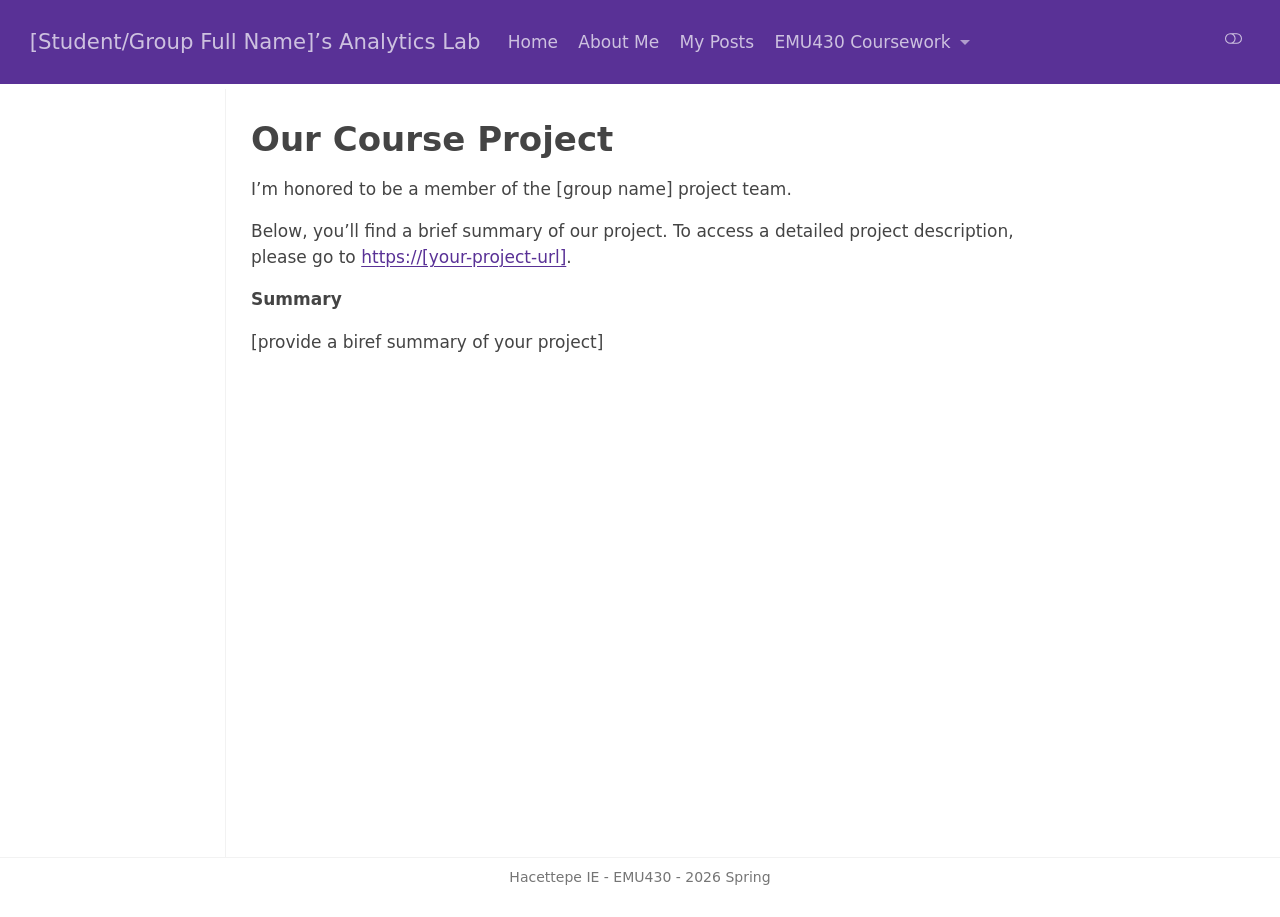
==== docs/project.html @ b0b17301 "Assignment 1 Completed Assignment 1 Completed" ====
<!DOCTYPE html>
<html xmlns="http://www.w3.org/1999/xhtml" lang="en" xml:lang="en"><head>

<meta charset="utf-8">
<meta name="generator" content="quarto-1.9.30">

<meta name="viewport" content="width=device-width, initial-scale=1.0, user-scalable=yes">


<title>Our Course Project – [Student/Group Full Name]’s Analytics Lab</title>
<style>
/* Default styles provided by pandoc.
** See https://pandoc.org/MANUAL.html#variables-for-html for config info.
*/
code{white-space: pre-wrap;}
span.smallcaps{font-variant: small-caps;}
div.columns{display: flex; gap: min(4vw, 1.5em);}
div.column{flex: auto; overflow-x: auto;}
div.hanging-indent{margin-left: 1.5em; text-indent: -1.5em;}
ul.task-list{list-style: none;}
ul.task-list li input[type="checkbox"] {
  width: 0.8em;
  margin: 0 0.8em 0.2em -1em; /* quarto-specific, see https://github.com/quarto-dev/quarto-cli/issues/4556 */ 
  vertical-align: middle;
}
</style>


<script src="site_libs/quarto-nav/quarto-nav.js"></script>
<script src="site_libs/quarto-nav/headroom.min.js"></script>
<script src="site_libs/clipboard/clipboard.min.js"></script>
<script src="site_libs/quarto-search/autocomplete.umd.js"></script>
<script src="site_libs/quarto-search/fuse.min.js"></script>
<script src="site_libs/quarto-search/quarto-search.js"></script>
<meta name="quarto:offset" content="./">
<script src="site_libs/quarto-html/quarto.js" type="module"></script>
<script src="site_libs/quarto-html/tabsets/tabsets.js" type="module"></script>
<script src="site_libs/quarto-html/popper.min.js"></script>
<script src="site_libs/quarto-html/tippy.umd.min.js"></script>
<script src="site_libs/quarto-html/anchor.min.js"></script>
<link href="site_libs/quarto-html/tippy.css" rel="stylesheet">
<link href="site_libs/quarto-html/quarto-syntax-highlighting-b6a8276bf55561bdbc268162d41bd1f7.css" rel="stylesheet" class="quarto-color-scheme" id="quarto-text-highlighting-styles">
<link href="site_libs/quarto-html/quarto-syntax-highlighting-dark-a8da12e74b29c2e7b17644f84b91567b.css" rel="stylesheet" class="quarto-color-scheme quarto-color-alternate" id="quarto-text-highlighting-styles">
<link href="site_libs/quarto-html/quarto-syntax-highlighting-b6a8276bf55561bdbc268162d41bd1f7.css" rel="stylesheet" class="quarto-color-scheme-extra" id="quarto-text-highlighting-styles">
<script src="site_libs/bootstrap/bootstrap.min.js"></script>
<link href="site_libs/bootstrap/bootstrap-icons.css" rel="stylesheet">
<link href="site_libs/bootstrap/bootstrap-6598461ff1bf7084bf14536e9c45f7d7.min.css" rel="stylesheet" append-hash="true" class="quarto-color-scheme" id="quarto-bootstrap" data-mode="light">
<link href="site_libs/bootstrap/bootstrap-dark-7228469e8177cf19fa3481c50c5a92b0.min.css" rel="stylesheet" append-hash="true" class="quarto-color-scheme quarto-color-alternate" id="quarto-bootstrap" data-mode="dark">
<link href="site_libs/bootstrap/bootstrap-6598461ff1bf7084bf14536e9c45f7d7.min.css" rel="stylesheet" append-hash="true" class="quarto-color-scheme-extra" id="quarto-bootstrap" data-mode="light">
<script id="quarto-search-options" type="application/json">{
  "location": "navbar",
  "copy-button": false,
  "collapse-after": 3,
  "panel-placement": "end",
  "type": "overlay",
  "limit": 50,
  "keyboard-shortcut": [
    "f",
    "/",
    "s"
  ],
  "show-item-context": false,
  "language": {
    "search-no-results-text": "No results",
    "search-matching-documents-text": "matching documents",
    "search-copy-link-title": "Copy link to search",
    "search-hide-matches-text": "Hide additional matches",
    "search-more-match-text": "more match in this document",
    "search-more-matches-text": "more matches in this document",
    "search-clear-button-title": "Clear",
    "search-text-placeholder": "",
    "search-detached-cancel-button-title": "Cancel",
    "search-submit-button-title": "Submit",
    "search-label": "Search"
  }
}</script>


<link rel="stylesheet" href="styles.css">
</head>

<body class="docked nav-fixed quarto-light"><script id="quarto-html-before-body" type="application/javascript">
    const toggleBodyColorMode = (bsSheetEl) => {
      const mode = bsSheetEl.getAttribute("data-mode");
      const bodyEl = window.document.querySelector("body");
      if (mode === "dark") {
        bodyEl.classList.add("quarto-dark");
        bodyEl.classList.remove("quarto-light");
      } else {
        bodyEl.classList.add("quarto-light");
        bodyEl.classList.remove("quarto-dark");
      }
    }
    const toggleBodyColorPrimary = () => {
      const bsSheetEl = window.document.querySelector("link#quarto-bootstrap:not([rel=disabled-stylesheet])");
      if (bsSheetEl) {
        toggleBodyColorMode(bsSheetEl);
      }
    }
    const setColorSchemeToggle = (alternate) => {
      const toggles = window.document.querySelectorAll('.quarto-color-scheme-toggle');
      for (let i=0; i < toggles.length; i++) {
        const toggle = toggles[i];
        if (toggle) {
          if (alternate) {
            toggle.classList.add("alternate");
          } else {
            toggle.classList.remove("alternate");
          }
        }
      }
    };
    const toggleColorMode = (alternate) => {
      // Switch the stylesheets
      const primaryStylesheets = window.document.querySelectorAll('link.quarto-color-scheme:not(.quarto-color-alternate)');
      const alternateStylesheets = window.document.querySelectorAll('link.quarto-color-scheme.quarto-color-alternate');
      manageTransitions('#quarto-margin-sidebar .nav-link', false);
      if (alternate) {
        // note: dark is layered on light, we don't disable primary!
        enableStylesheet(alternateStylesheets);
        for (const sheetNode of alternateStylesheets) {
          if (sheetNode.id === "quarto-bootstrap") {
            toggleBodyColorMode(sheetNode);
          }
        }
      } else {
        disableStylesheet(alternateStylesheets);
        enableStylesheet(primaryStylesheets)
        toggleBodyColorPrimary();
      }
      manageTransitions('#quarto-margin-sidebar .nav-link', true);
      // Switch the toggles
      setColorSchemeToggle(alternate)
      // Hack to workaround the fact that safari doesn't
      // properly recolor the scrollbar when toggling (#1455)
      if (navigator.userAgent.indexOf('Safari') > 0 && navigator.userAgent.indexOf('Chrome') == -1) {
        manageTransitions("body", false);
        window.scrollTo(0, 1);
        setTimeout(() => {
          window.scrollTo(0, 0);
          manageTransitions("body", true);
        }, 40);
      }
    }
    const disableStylesheet = (stylesheets) => {
      for (let i=0; i < stylesheets.length; i++) {
        const stylesheet = stylesheets[i];
        stylesheet.rel = 'disabled-stylesheet';
      }
    }
    const enableStylesheet = (stylesheets) => {
      for (let i=0; i < stylesheets.length; i++) {
        const stylesheet = stylesheets[i];
        if(stylesheet.rel !== 'stylesheet') { // for Chrome, which will still FOUC without this check
          stylesheet.rel = 'stylesheet';
        }
      }
    }
    const manageTransitions = (selector, allowTransitions) => {
      const els = window.document.querySelectorAll(selector);
      for (let i=0; i < els.length; i++) {
        const el = els[i];
        if (allowTransitions) {
          el.classList.remove('notransition');
        } else {
          el.classList.add('notransition');
        }
      }
    }
    const isFileUrl = () => {
      return window.location.protocol === 'file:';
    }
    const hasAlternateSentinel = () => {
      let styleSentinel = getColorSchemeSentinel();
      if (styleSentinel !== null) {
        return styleSentinel === "alternate";
      } else {
        return false;
      }
    }
    const setStyleSentinel = (alternate) => {
      const value = alternate ? "alternate" : "default";
      if (!isFileUrl()) {
        window.localStorage.setItem("quarto-color-scheme", value);
      } else {
        localAlternateSentinel = value;
      }
    }
    const getColorSchemeSentinel = () => {
      if (!isFileUrl()) {
        const storageValue = window.localStorage.getItem("quarto-color-scheme");
        return storageValue != null ? storageValue : localAlternateSentinel;
      } else {
        return localAlternateSentinel;
      }
    }
    const toggleGiscusIfUsed = (isAlternate, darkModeDefault) => {
      const baseTheme = document.querySelector('#giscus-base-theme')?.value ?? 'light';
      const alternateTheme = document.querySelector('#giscus-alt-theme')?.value ?? 'dark';
      let newTheme = '';
      if(authorPrefersDark) {
        newTheme = isAlternate ? baseTheme : alternateTheme;
      } else {
        newTheme = isAlternate ? alternateTheme : baseTheme;
      }
      const changeGiscusTheme = () => {
        // From: https://github.com/giscus/giscus/issues/336
        const sendMessage = (message) => {
          const iframe = document.querySelector('iframe.giscus-frame');
          if (!iframe) return;
          iframe.contentWindow.postMessage({ giscus: message }, 'https://giscus.app');
        }
        sendMessage({
          setConfig: {
            theme: newTheme
          }
        });
      }
      const isGiscussLoaded = window.document.querySelector('iframe.giscus-frame') !== null;
      if (isGiscussLoaded) {
        changeGiscusTheme();
      }
    };
    const authorPrefersDark = false;
    const darkModeDefault = authorPrefersDark;
      document.querySelector('link#quarto-text-highlighting-styles.quarto-color-scheme-extra').rel = 'disabled-stylesheet';
      document.querySelector('link#quarto-bootstrap.quarto-color-scheme-extra').rel = 'disabled-stylesheet';
    let localAlternateSentinel = darkModeDefault ? 'alternate' : 'default';
    // Dark / light mode switch
    window.quartoToggleColorScheme = () => {
      // Read the current dark / light value
      let toAlternate = !hasAlternateSentinel();
      toggleColorMode(toAlternate);
      setStyleSentinel(toAlternate);
      toggleGiscusIfUsed(toAlternate, darkModeDefault);
      window.dispatchEvent(new Event('resize'));
    };
    // Switch to dark mode if need be
    if (hasAlternateSentinel()) {
      toggleColorMode(true);
    } else {
      toggleColorMode(false);
    }
  </script>

<div id="quarto-search-results"></div>
  <header id="quarto-header" class="headroom fixed-top">
    <nav class="navbar navbar-expand-lg " data-bs-theme="dark">
      <div class="navbar-container container-fluid">
      <div class="navbar-brand-container mx-auto">
    <a class="navbar-brand" href="./index.html">
    <span class="navbar-title">[Student/Group Full Name]’s Analytics Lab</span>
    </a>
  </div>
            <div id="quarto-search" class="" title="Search"></div>
          <button class="navbar-toggler" type="button" data-bs-toggle="collapse" data-bs-target="#navbarCollapse" aria-controls="navbarCollapse" role="menu" aria-expanded="false" aria-label="Toggle navigation" onclick="if (window.quartoToggleHeadroom) { window.quartoToggleHeadroom(); }">
  <span class="navbar-toggler-icon"></span>
</button>
          <div class="collapse navbar-collapse" id="navbarCollapse">
            <ul class="navbar-nav navbar-nav-scroll me-auto">
  <li class="nav-item">
    <a class="nav-link" href="./index.html"> 
<span class="menu-text">Home</span></a>
  </li>  
  <li class="nav-item">
    <a class="nav-link" href="./about.html"> 
<span class="menu-text">About Me</span></a>
  </li>  
  <li class="nav-item">
    <a class="nav-link" href="./posts.html"> 
<span class="menu-text">My Posts</span></a>
  </li>  
  <li class="nav-item dropdown ">
    <a class="nav-link dropdown-toggle" href="#" id="nav-menu-emu430-coursework" role="link" data-bs-toggle="dropdown" aria-expanded="false">
 <span class="menu-text">EMU430 Coursework</span>
    </a>
    <ul class="dropdown-menu" aria-labelledby="nav-menu-emu430-coursework">    
        <li>
    <a class="dropdown-item" href="./assignments.html">
 <span class="dropdown-text">Assignments</span></a>
  </li>  
        <li>
    <a class="dropdown-item" href="./project.html">
 <span class="dropdown-text">Project</span></a>
  </li>  
    </ul>
  </li>
</ul>
          </div> <!-- /navcollapse -->
            <div class="quarto-navbar-tools tools-wide">
    <a href="https://twitter.com" title="" class="quarto-navigation-tool px-1" aria-label=""><i class="bi bi-github"></i></a>
    <a href="https://twitter.com" title="" class="quarto-navigation-tool px-1" aria-label=""><i class="bi bi-twitter"></i></a>
    <a href="https://linkedin.com" title="" class="quarto-navigation-tool px-1" aria-label=""><i class="bi bi-linkedin"></i></a>
  <a href="" class="quarto-color-scheme-toggle quarto-navigation-tool  px-1" onclick="window.quartoToggleColorScheme(); return false;" title="Toggle dark mode"><i class="bi"></i></a>
</div>
      </div> <!-- /container-fluid -->
    </nav>
</header>
<!-- content -->
<div id="quarto-content" class="quarto-container page-columns page-rows-contents page-layout-article page-navbar">
<!-- sidebar -->
  <nav id="quarto-sidebar" class="sidebar collapse collapse-horizontal quarto-sidebar-collapse-item sidebar-navigation docked overflow-auto">
    
</nav>
<div id="quarto-sidebar-glass" class="quarto-sidebar-collapse-item" data-bs-toggle="collapse" data-bs-target=".quarto-sidebar-collapse-item"></div>
<!-- margin-sidebar -->
    <div id="quarto-margin-sidebar" class="sidebar margin-sidebar zindex-bottom">
    </div>
<!-- main -->
<main class="content" id="quarto-document-content">


<header id="title-block-header" class="quarto-title-block default">
<div class="quarto-title">
<h1 class="title">Our Course Project</h1>
</div>



<div class="quarto-title-meta">

    
  
    
  </div>
  


</header>


<p>I’m honored to be a member of the [group name] project team.</p>
<p>Below, you’ll find a brief summary of our project. To access a detailed project description, please go to <a href="#0" class="uri">https://[your-project-url]</a>.</p>
<p><strong>Summary</strong></p>
<p>[provide a biref summary of your project]</p>



<a onclick="window.scrollTo(0, 0); return false;" role="button" id="quarto-back-to-top"><i class="bi bi-arrow-up"></i> Back to top</a></main> <!-- /main -->
<script id="quarto-html-after-body" type="application/javascript">
  window.document.addEventListener("DOMContentLoaded", function (event) {
    // Ensure there is a toggle, if there isn't float one in the top right
    if (window.document.querySelector('.quarto-color-scheme-toggle') === null) {
      const a = window.document.createElement('a');
      a.classList.add('top-right');
      a.classList.add('quarto-color-scheme-toggle');
      a.href = "";
      a.onclick = function() { try { window.quartoToggleColorScheme(); } catch {} return false; };
      const i = window.document.createElement("i");
      i.classList.add('bi');
      a.appendChild(i);
      window.document.body.appendChild(a);
    }
    setColorSchemeToggle(hasAlternateSentinel())
    const icon = "";
    const anchorJS = new window.AnchorJS();
    anchorJS.options = {
      placement: 'right',
      icon: icon
    };
    anchorJS.add('.anchored');
    const isCodeAnnotation = (el) => {
      for (const clz of el.classList) {
        if (clz.startsWith('code-annotation-')) {                     
          return true;
        }
      }
      return false;
    }
    const onCopySuccess = function(e) {
      // button target
      const button = e.trigger;
      // don't keep focus
      button.blur();
      // flash "checked"
      button.classList.add('code-copy-button-checked');
      var currentTitle = button.getAttribute("title");
      button.setAttribute("title", "Copied!");
      let tooltip;
      if (window.bootstrap) {
        button.setAttribute("data-bs-toggle", "tooltip");
        button.setAttribute("data-bs-placement", "left");
        button.setAttribute("data-bs-title", "Copied!");
        tooltip = new bootstrap.Tooltip(button, 
          { trigger: "manual", 
            customClass: "code-copy-button-tooltip",
            offset: [0, -8]});
        tooltip.show();    
      }
      setTimeout(function() {
        if (tooltip) {
          tooltip.hide();
          button.removeAttribute("data-bs-title");
          button.removeAttribute("data-bs-toggle");
          button.removeAttribute("data-bs-placement");
        }
        button.setAttribute("title", currentTitle);
        button.classList.remove('code-copy-button-checked');
      }, 1000);
      // clear code selection
      e.clearSelection();
    }
    const getTextToCopy = function(trigger) {
      const outerScaffold = trigger.parentElement.cloneNode(true);
      const codeEl = outerScaffold.querySelector('code');
      for (const childEl of codeEl.children) {
        if (isCodeAnnotation(childEl)) {
          childEl.remove();
        }
      }
      return codeEl.innerText;
    }
    const clipboard = new window.ClipboardJS('.code-copy-button:not([data-in-quarto-modal])', {
      text: getTextToCopy
    });
    clipboard.on('success', onCopySuccess);
    if (window.document.getElementById('quarto-embedded-source-code-modal')) {
      const clipboardModal = new window.ClipboardJS('.code-copy-button[data-in-quarto-modal]', {
        text: getTextToCopy,
        container: window.document.getElementById('quarto-embedded-source-code-modal')
      });
      clipboardModal.on('success', onCopySuccess);
    }
      var localhostRegex = new RegExp(/^(?:http|https):\/\/localhost\:?[0-9]*\//);
      var mailtoRegex = new RegExp(/^mailto:/);
        var filterRegex = new RegExp('/' + window.location.host + '/');
      var isInternal = (href) => {
          return filterRegex.test(href) || localhostRegex.test(href) || mailtoRegex.test(href);
      }
      // Inspect non-navigation links and adorn them if external
     var links = window.document.querySelectorAll('a[href]:not(.nav-link):not(.navbar-brand):not(.toc-action):not(.sidebar-link):not(.sidebar-item-toggle):not(.pagination-link):not(.no-external):not([aria-hidden]):not(.dropdown-item):not(.quarto-navigation-tool):not(.about-link)');
      for (var i=0; i<links.length; i++) {
        const link = links[i];
        if (!isInternal(link.href)) {
          // undo the damage that might have been done by quarto-nav.js in the case of
          // links that we want to consider external
          if (link.dataset.originalHref !== undefined) {
            link.href = link.dataset.originalHref;
          }
        }
      }
    function tippyHover(el, contentFn, onTriggerFn, onUntriggerFn) {
      const config = {
        allowHTML: true,
        maxWidth: 500,
        delay: 100,
        arrow: false,
        appendTo: function(el) {
            return el.parentElement;
        },
        interactive: true,
        interactiveBorder: 10,
        theme: 'quarto',
        placement: 'bottom-start',
      };
      if (contentFn) {
        config.content = contentFn;
      }
      if (onTriggerFn) {
        config.onTrigger = onTriggerFn;
      }
      if (onUntriggerFn) {
        config.onUntrigger = onUntriggerFn;
      }
      window.tippy(el, config); 
    }
    const noterefs = window.document.querySelectorAll('a[role="doc-noteref"]');
    for (var i=0; i<noterefs.length; i++) {
      const ref = noterefs[i];
      tippyHover(ref, function() {
        // use id or data attribute instead here
        let href = ref.getAttribute('data-footnote-href') || ref.getAttribute('href');
        try { href = new URL(href).hash; } catch {}
        const id = href.replace(/^#\/?/, "");
        const note = window.document.getElementById(id);
        if (note) {
          return note.innerHTML;
        } else {
          return "";
        }
      });
    }
    const xrefs = window.document.querySelectorAll('a.quarto-xref');
    const processXRef = (id, note) => {
      // Strip column container classes
      const stripColumnClz = (el) => {
        el.classList.remove("page-full", "page-columns");
        if (el.children) {
          for (const child of el.children) {
            stripColumnClz(child);
          }
        }
      }
      stripColumnClz(note)
      if (id === null || id.startsWith('sec-')) {
        // Special case sections, only their first couple elements
        const container = document.createElement("div");
        if (note.children && note.children.length > 2) {
          container.appendChild(note.children[0].cloneNode(true));
          for (let i = 1; i < note.children.length; i++) {
            const child = note.children[i];
            if (child.tagName === "P" && child.innerText === "") {
              continue;
            } else {
              container.appendChild(child.cloneNode(true));
              break;
            }
          }
          if (window.Quarto?.typesetMath) {
            window.Quarto.typesetMath(container);
          }
          return container.innerHTML
        } else {
          if (window.Quarto?.typesetMath) {
            window.Quarto.typesetMath(note);
          }
          return note.innerHTML;
        }
      } else {
        // Remove any anchor links if they are present
        const anchorLink = note.querySelector('a.anchorjs-link');
        if (anchorLink) {
          anchorLink.remove();
        }
        if (window.Quarto?.typesetMath) {
          window.Quarto.typesetMath(note);
        }
        if (note.classList.contains("callout")) {
          return note.outerHTML;
        } else {
          return note.innerHTML;
        }
      }
    }
    for (var i=0; i<xrefs.length; i++) {
      const xref = xrefs[i];
      tippyHover(xref, undefined, function(instance) {
        instance.disable();
        let url = xref.getAttribute('href');
        let hash = undefined; 
        if (url.startsWith('#')) {
          hash = url;
        } else {
          try { hash = new URL(url).hash; } catch {}
        }
        if (hash) {
          const id = hash.replace(/^#\/?/, "");
          const note = window.document.getElementById(id);
          if (note !== null) {
            try {
              const html = processXRef(id, note.cloneNode(true));
              instance.setContent(html);
            } finally {
              instance.enable();
              instance.show();
            }
          } else {
            // See if we can fetch this
            fetch(url.split('#')[0])
            .then(res => res.text())
            .then(html => {
              const parser = new DOMParser();
              const htmlDoc = parser.parseFromString(html, "text/html");
              const note = htmlDoc.getElementById(id);
              if (note !== null) {
                const html = processXRef(id, note);
                instance.setContent(html);
              } 
            }).finally(() => {
              instance.enable();
              instance.show();
            });
          }
        } else {
          // See if we can fetch a full url (with no hash to target)
          // This is a special case and we should probably do some content thinning / targeting
          fetch(url)
          .then(res => res.text())
          .then(html => {
            const parser = new DOMParser();
            const htmlDoc = parser.parseFromString(html, "text/html");
            const note = htmlDoc.querySelector('main.content');
            if (note !== null) {
              // This should only happen for chapter cross references
              // (since there is no id in the URL)
              // remove the first header
              if (note.children.length > 0 && note.children[0].tagName === "HEADER") {
                note.children[0].remove();
              }
              const html = processXRef(null, note);
              instance.setContent(html);
            } 
          }).finally(() => {
            instance.enable();
            instance.show();
          });
        }
      }, function(instance) {
      });
    }
        let selectedAnnoteEl;
        const selectorForAnnotation = ( cell, annotation) => {
          let cellAttr = 'data-code-cell="' + cell + '"';
          let lineAttr = 'data-code-annotation="' +  annotation + '"';
          const selector = 'span[' + cellAttr + '][' + lineAttr + ']';
          return selector;
        }
        const selectCodeLines = (annoteEl) => {
          const doc = window.document;
          const targetCell = annoteEl.getAttribute("data-target-cell");
          const targetAnnotation = annoteEl.getAttribute("data-target-annotation");
          const annoteSpan = window.document.querySelector(selectorForAnnotation(targetCell, targetAnnotation));
          const lines = annoteSpan.getAttribute("data-code-lines").split(",");
          const lineIds = lines.map((line) => {
            return targetCell + "-" + line;
          })
          let top = null;
          let height = null;
          let parent = null;
          if (lineIds.length > 0) {
              //compute the position of the single el (top and bottom and make a div)
              const el = window.document.getElementById(lineIds[0]);
              top = el.offsetTop;
              height = el.offsetHeight;
              parent = el.parentElement.parentElement;
            if (lineIds.length > 1) {
              const lastEl = window.document.getElementById(lineIds[lineIds.length - 1]);
              const bottom = lastEl.offsetTop + lastEl.offsetHeight;
              height = bottom - top;
            }
            if (top !== null && height !== null && parent !== null) {
              // cook up a div (if necessary) and position it 
              let div = window.document.getElementById("code-annotation-line-highlight");
              if (div === null) {
                div = window.document.createElement("div");
                div.setAttribute("id", "code-annotation-line-highlight");
                div.style.position = 'absolute';
                parent.appendChild(div);
              }
              div.style.top = top - 2 + "px";
              div.style.height = height + 4 + "px";
              div.style.left = 0;
              let gutterDiv = window.document.getElementById("code-annotation-line-highlight-gutter");
              if (gutterDiv === null) {
                gutterDiv = window.document.createElement("div");
                gutterDiv.setAttribute("id", "code-annotation-line-highlight-gutter");
                gutterDiv.style.position = 'absolute';
                const codeCell = window.document.getElementById(targetCell);
                const gutter = codeCell.querySelector('.code-annotation-gutter');
                gutter.appendChild(gutterDiv);
              }
              gutterDiv.style.top = top - 2 + "px";
              gutterDiv.style.height = height + 4 + "px";
            }
            selectedAnnoteEl = annoteEl;
          }
        };
        const unselectCodeLines = () => {
          const elementsIds = ["code-annotation-line-highlight", "code-annotation-line-highlight-gutter"];
          elementsIds.forEach((elId) => {
            const div = window.document.getElementById(elId);
            if (div) {
              div.remove();
            }
          });
          selectedAnnoteEl = undefined;
        };
          // Handle positioning of the toggle
      window.addEventListener(
        "resize",
        throttle(() => {
          elRect = undefined;
          if (selectedAnnoteEl) {
            selectCodeLines(selectedAnnoteEl);
          }
        }, 10)
      );
      function throttle(fn, ms) {
      let throttle = false;
      let timer;
        return (...args) => {
          if(!throttle) { // first call gets through
              fn.apply(this, args);
              throttle = true;
          } else { // all the others get throttled
              if(timer) clearTimeout(timer); // cancel #2
              timer = setTimeout(() => {
                fn.apply(this, args);
                timer = throttle = false;
              }, ms);
          }
        };
      }
        // Attach click handler to the DT
        const annoteDls = window.document.querySelectorAll('dt[data-target-cell]');
        for (const annoteDlNode of annoteDls) {
          annoteDlNode.addEventListener('click', (event) => {
            const clickedEl = event.target;
            if (clickedEl !== selectedAnnoteEl) {
              unselectCodeLines();
              const activeEl = window.document.querySelector('dt[data-target-cell].code-annotation-active');
              if (activeEl) {
                activeEl.classList.remove('code-annotation-active');
              }
              selectCodeLines(clickedEl);
              clickedEl.classList.add('code-annotation-active');
            } else {
              // Unselect the line
              unselectCodeLines();
              clickedEl.classList.remove('code-annotation-active');
            }
          });
        }
    const findCites = (el) => {
      const parentEl = el.parentElement;
      if (parentEl) {
        const cites = parentEl.dataset.cites;
        if (cites) {
          return {
            el,
            cites: cites.split(' ')
          };
        } else {
          return findCites(el.parentElement)
        }
      } else {
        return undefined;
      }
    };
    var bibliorefs = window.document.querySelectorAll('a[role="doc-biblioref"]');
    for (var i=0; i<bibliorefs.length; i++) {
      const ref = bibliorefs[i];
      const citeInfo = findCites(ref);
      if (citeInfo) {
        tippyHover(citeInfo.el, function() {
          var popup = window.document.createElement('div');
          citeInfo.cites.forEach(function(cite) {
            var citeDiv = window.document.createElement('div');
            citeDiv.classList.add('hanging-indent');
            citeDiv.classList.add('csl-entry');
            var biblioDiv = window.document.getElementById('ref-' + cite);
            if (biblioDiv) {
              citeDiv.innerHTML = biblioDiv.innerHTML;
            }
            popup.appendChild(citeDiv);
          });
          return popup.innerHTML;
        });
      }
    }
  });
  </script>
</div> <!-- /content -->
<footer class="footer">
  <div class="nav-footer">
    <div class="nav-footer-left">
      &nbsp;
    </div>   
    <div class="nav-footer-center">
<p>Hacettepe IE - EMU430 - 2026 Spring</p>
</div>
    <div class="nav-footer-right">
      &nbsp;
    </div>
  </div>
</footer>




</body></html>
---- docs/site_libs/quarto-html/quarto-syntax-highlighting-b6a8276bf55561bdbc268162d41bd1f7.css ----
/* quarto syntax highlight colors */
:root {
  --quarto-hl-ot-color: #003B4F;
  --quarto-hl-at-color: #657422;
  --quarto-hl-ss-color: #20794D;
  --quarto-hl-an-color: #5E5E5E;
  --quarto-hl-fu-color: #4758AB;
  --quarto-hl-st-color: #20794D;
  --quarto-hl-cf-color: #003B4F;
  --quarto-hl-op-color: #5E5E5E;
  --quarto-hl-er-color: #AD0000;
  --quarto-hl-bn-color: #AD0000;
  --quarto-hl-al-color: #AD0000;
  --quarto-hl-va-color: #111111;
  --quarto-hl-bu-color: inherit;
  --quarto-hl-ex-color: inherit;
  --quarto-hl-pp-color: #AD0000;
  --quarto-hl-in-color: #5E5E5E;
  --quarto-hl-vs-color: #20794D;
  --quarto-hl-wa-color: #5E5E5E;
  --quarto-hl-do-color: #5E5E5E;
  --quarto-hl-im-color: #00769E;
  --quarto-hl-ch-color: #20794D;
  --quarto-hl-dt-color: #AD0000;
  --quarto-hl-fl-color: #AD0000;
  --quarto-hl-co-color: #5E5E5E;
  --quarto-hl-cv-color: #5E5E5E;
  --quarto-hl-cn-color: #8f5902;
  --quarto-hl-sc-color: #5E5E5E;
  --quarto-hl-dv-color: #AD0000;
  --quarto-hl-kw-color: #003B4F;
}

/* other quarto variables */
:root {
  --quarto-font-monospace: SFMono-Regular, Menlo, Monaco, Consolas, "Liberation Mono", "Courier New", monospace;
}

/* syntax highlight based on Pandoc's rules */
pre > code.sourceCode > span {
  color: #003B4F;
}

code.sourceCode > span {
  color: #003B4F;
}

div.sourceCode,
div.sourceCode pre.sourceCode {
  color: #003B4F;
}

/* Normal */
code span {
  color: #003B4F;
}

/* Alert */
code span.al {
  color: #AD0000;
  font-style: inherit;
}

/* Annotation */
code span.an {
  color: #5E5E5E;
  font-style: inherit;
}

/* Attribute */
code span.at {
  color: #657422;
  font-style: inherit;
}

/* BaseN */
code span.bn {
  color: #AD0000;
  font-style: inherit;
}

/* BuiltIn */
code span.bu {
  font-style: inherit;
}

/* ControlFlow */
code span.cf {
  color: #003B4F;
  font-weight: bold;
  font-style: inherit;
}

/* Char */
code span.ch {
  color: #20794D;
  font-style: inherit;
}

/* Constant */
code span.cn {
  color: #8f5902;
  font-style: inherit;
}

/* Comment */
code span.co {
  color: #5E5E5E;
  font-style: inherit;
}

/* CommentVar */
code span.cv {
  color: #5E5E5E;
  font-style: italic;
}

/* Documentation */
code span.do {
  color: #5E5E5E;
  font-style: italic;
}

/* DataType */
code span.dt {
  color: #AD0000;
  font-style: inherit;
}

/* DecVal */
code span.dv {
  color: #AD0000;
  font-style: inherit;
}

/* Error */
code span.er {
  color: #AD0000;
  font-style: inherit;
}

/* Extension */
code span.ex {
  font-style: inherit;
}

/* Float */
code span.fl {
  color: #AD0000;
  font-style: inherit;
}

/* Function */
code span.fu {
  color: #4758AB;
  font-style: inherit;
}

/* Import */
code span.im {
  color: #00769E;
  font-style: inherit;
}

/* Information */
code span.in {
  color: #5E5E5E;
  font-style: inherit;
}

/* Keyword */
code span.kw {
  color: #003B4F;
  font-weight: bold;
  font-style: inherit;
}

/* Operator */
code span.op {
  color: #5E5E5E;
  font-style: inherit;
}

/* Other */
code span.ot {
  color: #003B4F;
  font-style: inherit;
}

/* Preprocessor */
code span.pp {
  color: #AD0000;
  font-style: inherit;
}

/* SpecialChar */
code span.sc {
  color: #5E5E5E;
  font-style: inherit;
}

/* SpecialString */
code span.ss {
  color: #20794D;
  font-style: inherit;
}

/* String */
code span.st {
  color: #20794D;
  font-style: inherit;
}

/* Variable */
code span.va {
  color: #111111;
  font-style: inherit;
}

/* VerbatimString */
code span.vs {
  color: #20794D;
  font-style: inherit;
}

/* Warning */
code span.wa {
  color: #5E5E5E;
  font-style: italic;
}

.prevent-inlining {
  content: "</";
}

/*# sourceMappingURL=5eae6a9ed249137e627790aed33a8396.css.map */
---- docs/site_libs/quarto-html/quarto-syntax-highlighting-dark-a8da12e74b29c2e7b17644f84b91567b.css ----
/* quarto syntax highlight colors */
:root {
  --quarto-hl-al-color: #f07178;
  --quarto-hl-an-color: #d4d0ab;
  --quarto-hl-at-color: #00e0e0;
  --quarto-hl-bn-color: #d4d0ab;
  --quarto-hl-bu-color: #abe338;
  --quarto-hl-ch-color: #abe338;
  --quarto-hl-co-color: #f8f8f2;
  --quarto-hl-cv-color: #ffd700;
  --quarto-hl-cn-color: #ffd700;
  --quarto-hl-cf-color: #ffa07a;
  --quarto-hl-dt-color: #ffa07a;
  --quarto-hl-dv-color: #d4d0ab;
  --quarto-hl-do-color: #f8f8f2;
  --quarto-hl-er-color: #f07178;
  --quarto-hl-ex-color: #00e0e0;
  --quarto-hl-fl-color: #d4d0ab;
  --quarto-hl-fu-color: #ffa07a;
  --quarto-hl-im-color: #abe338;
  --quarto-hl-in-color: #d4d0ab;
  --quarto-hl-kw-color: #ffa07a;
  --quarto-hl-op-color: #ffa07a;
  --quarto-hl-ot-color: #00e0e0;
  --quarto-hl-pp-color: #dcc6e0;
  --quarto-hl-re-color: #00e0e0;
  --quarto-hl-sc-color: #abe338;
  --quarto-hl-ss-color: #abe338;
  --quarto-hl-st-color: #abe338;
  --quarto-hl-va-color: #00e0e0;
  --quarto-hl-vs-color: #abe338;
  --quarto-hl-wa-color: #dcc6e0;
}

/* other quarto variables */
:root {
  --quarto-font-monospace: SFMono-Regular, Menlo, Monaco, Consolas, "Liberation Mono", "Courier New", monospace;
}

/* syntax highlight based on Pandoc's rules */
pre > code.sourceCode > span {
  color: #f8f8f2;
}

code.sourceCode > span {
  color: #f8f8f2;
}

div.sourceCode,
div.sourceCode pre.sourceCode {
  color: #f8f8f2;
}

/* Normal */
code span {
  color: #f8f8f2;
}

/* Alert */
code span.al {
  color: #f07178;
}

/* Annotation */
code span.an {
  color: #d4d0ab;
}

/* Attribute */
code span.at {
  color: #00e0e0;
}

/* BaseN */
code span.bn {
  color: #d4d0ab;
}

/* BuiltIn */
code span.bu {
  color: #abe338;
}

/* ControlFlow */
code span.cf {
  font-weight: bold;
  color: #ffa07a;
}

/* Char */
code span.ch {
  color: #abe338;
}

/* Constant */
code span.cn {
  color: #ffd700;
}

/* Comment */
code span.co {
  font-style: italic;
  color: #f8f8f2;
}

/* CommentVar */
code span.cv {
  color: #ffd700;
}

/* Documentation */
code span.do {
  color: #f8f8f2;
}

/* DataType */
code span.dt {
  color: #ffa07a;
}

/* DecVal */
code span.dv {
  color: #d4d0ab;
}

/* Error */
code span.er {
  color: #f07178;
  text-decoration: underline;
}

/* Extension */
code span.ex {
  font-weight: bold;
  color: #00e0e0;
}

/* Float */
code span.fl {
  color: #d4d0ab;
}

/* Function */
code span.fu {
  color: #ffa07a;
}

/* Import */
code span.im {
  color: #abe338;
}

/* Information */
code span.in {
  color: #d4d0ab;
}

/* Keyword */
code span.kw {
  font-weight: bold;
  color: #ffa07a;
}

/* Operator */
code span.op {
  color: #ffa07a;
}

/* Other */
code span.ot {
  color: #00e0e0;
}

/* Preprocessor */
code span.pp {
  color: #dcc6e0;
}

/* RegionMarker */
code span.re {
  background-color: #f8f8f2;
  color: #00e0e0;
}

/* SpecialChar */
code span.sc {
  color: #abe338;
}

/* SpecialString */
code span.ss {
  color: #abe338;
}

/* String */
code span.st {
  color: #abe338;
}

/* Variable */
code span.va {
  color: #00e0e0;
}

/* VerbatimString */
code span.vs {
  color: #abe338;
}

/* Warning */
code span.wa {
  color: #dcc6e0;
}

.prevent-inlining {
  content: "</";
}

/*# sourceMappingURL=f841a2e569336199598ea48cb295f6f3.css.map */
---- docs/site_libs/quarto-html/quarto-syntax-highlighting-b6a8276bf55561bdbc268162d41bd1f7.css ----
/* quarto syntax highlight colors */
:root {
  --quarto-hl-ot-color: #003B4F;
  --quarto-hl-at-color: #657422;
  --quarto-hl-ss-color: #20794D;
  --quarto-hl-an-color: #5E5E5E;
  --quarto-hl-fu-color: #4758AB;
  --quarto-hl-st-color: #20794D;
  --quarto-hl-cf-color: #003B4F;
  --quarto-hl-op-color: #5E5E5E;
  --quarto-hl-er-color: #AD0000;
  --quarto-hl-bn-color: #AD0000;
  --quarto-hl-al-color: #AD0000;
  --quarto-hl-va-color: #111111;
  --quarto-hl-bu-color: inherit;
  --quarto-hl-ex-color: inherit;
  --quarto-hl-pp-color: #AD0000;
  --quarto-hl-in-color: #5E5E5E;
  --quarto-hl-vs-color: #20794D;
  --quarto-hl-wa-color: #5E5E5E;
  --quarto-hl-do-color: #5E5E5E;
  --quarto-hl-im-color: #00769E;
  --quarto-hl-ch-color: #20794D;
  --quarto-hl-dt-color: #AD0000;
  --quarto-hl-fl-color: #AD0000;
  --quarto-hl-co-color: #5E5E5E;
  --quarto-hl-cv-color: #5E5E5E;
  --quarto-hl-cn-color: #8f5902;
  --quarto-hl-sc-color: #5E5E5E;
  --quarto-hl-dv-color: #AD0000;
  --quarto-hl-kw-color: #003B4F;
}

/* other quarto variables */
:root {
  --quarto-font-monospace: SFMono-Regular, Menlo, Monaco, Consolas, "Liberation Mono", "Courier New", monospace;
}

/* syntax highlight based on Pandoc's rules */
pre > code.sourceCode > span {
  color: #003B4F;
}

code.sourceCode > span {
  color: #003B4F;
}

div.sourceCode,
div.sourceCode pre.sourceCode {
  color: #003B4F;
}

/* Normal */
code span {
  color: #003B4F;
}

/* Alert */
code span.al {
  color: #AD0000;
  font-style: inherit;
}

/* Annotation */
code span.an {
  color: #5E5E5E;
  font-style: inherit;
}

/* Attribute */
code span.at {
  color: #657422;
  font-style: inherit;
}

/* BaseN */
code span.bn {
  color: #AD0000;
  font-style: inherit;
}

/* BuiltIn */
code span.bu {
  font-style: inherit;
}

/* ControlFlow */
code span.cf {
  color: #003B4F;
  font-weight: bold;
  font-style: inherit;
}

/* Char */
code span.ch {
  color: #20794D;
  font-style: inherit;
}

/* Constant */
code span.cn {
  color: #8f5902;
  font-style: inherit;
}

/* Comment */
code span.co {
  color: #5E5E5E;
  font-style: inherit;
}

/* CommentVar */
code span.cv {
  color: #5E5E5E;
  font-style: italic;
}

/* Documentation */
code span.do {
  color: #5E5E5E;
  font-style: italic;
}

/* DataType */
code span.dt {
  color: #AD0000;
  font-style: inherit;
}

/* DecVal */
code span.dv {
  color: #AD0000;
  font-style: inherit;
}

/* Error */
code span.er {
  color: #AD0000;
  font-style: inherit;
}

/* Extension */
code span.ex {
  font-style: inherit;
}

/* Float */
code span.fl {
  color: #AD0000;
  font-style: inherit;
}

/* Function */
code span.fu {
  color: #4758AB;
  font-style: inherit;
}

/* Import */
code span.im {
  color: #00769E;
  font-style: inherit;
}

/* Information */
code span.in {
  color: #5E5E5E;
  font-style: inherit;
}

/* Keyword */
code span.kw {
  color: #003B4F;
  font-weight: bold;
  font-style: inherit;
}

/* Operator */
code span.op {
  color: #5E5E5E;
  font-style: inherit;
}

/* Other */
code span.ot {
  color: #003B4F;
  font-style: inherit;
}

/* Preprocessor */
code span.pp {
  color: #AD0000;
  font-style: inherit;
}

/* SpecialChar */
code span.sc {
  color: #5E5E5E;
  font-style: inherit;
}

/* SpecialString */
code span.ss {
  color: #20794D;
  font-style: inherit;
}

/* String */
code span.st {
  color: #20794D;
  font-style: inherit;
}

/* Variable */
code span.va {
  color: #111111;
  font-style: inherit;
}

/* VerbatimString */
code span.vs {
  color: #20794D;
  font-style: inherit;
}

/* Warning */
code span.wa {
  color: #5E5E5E;
  font-style: italic;
}

.prevent-inlining {
  content: "</";
}

/*# sourceMappingURL=5eae6a9ed249137e627790aed33a8396.css.map */
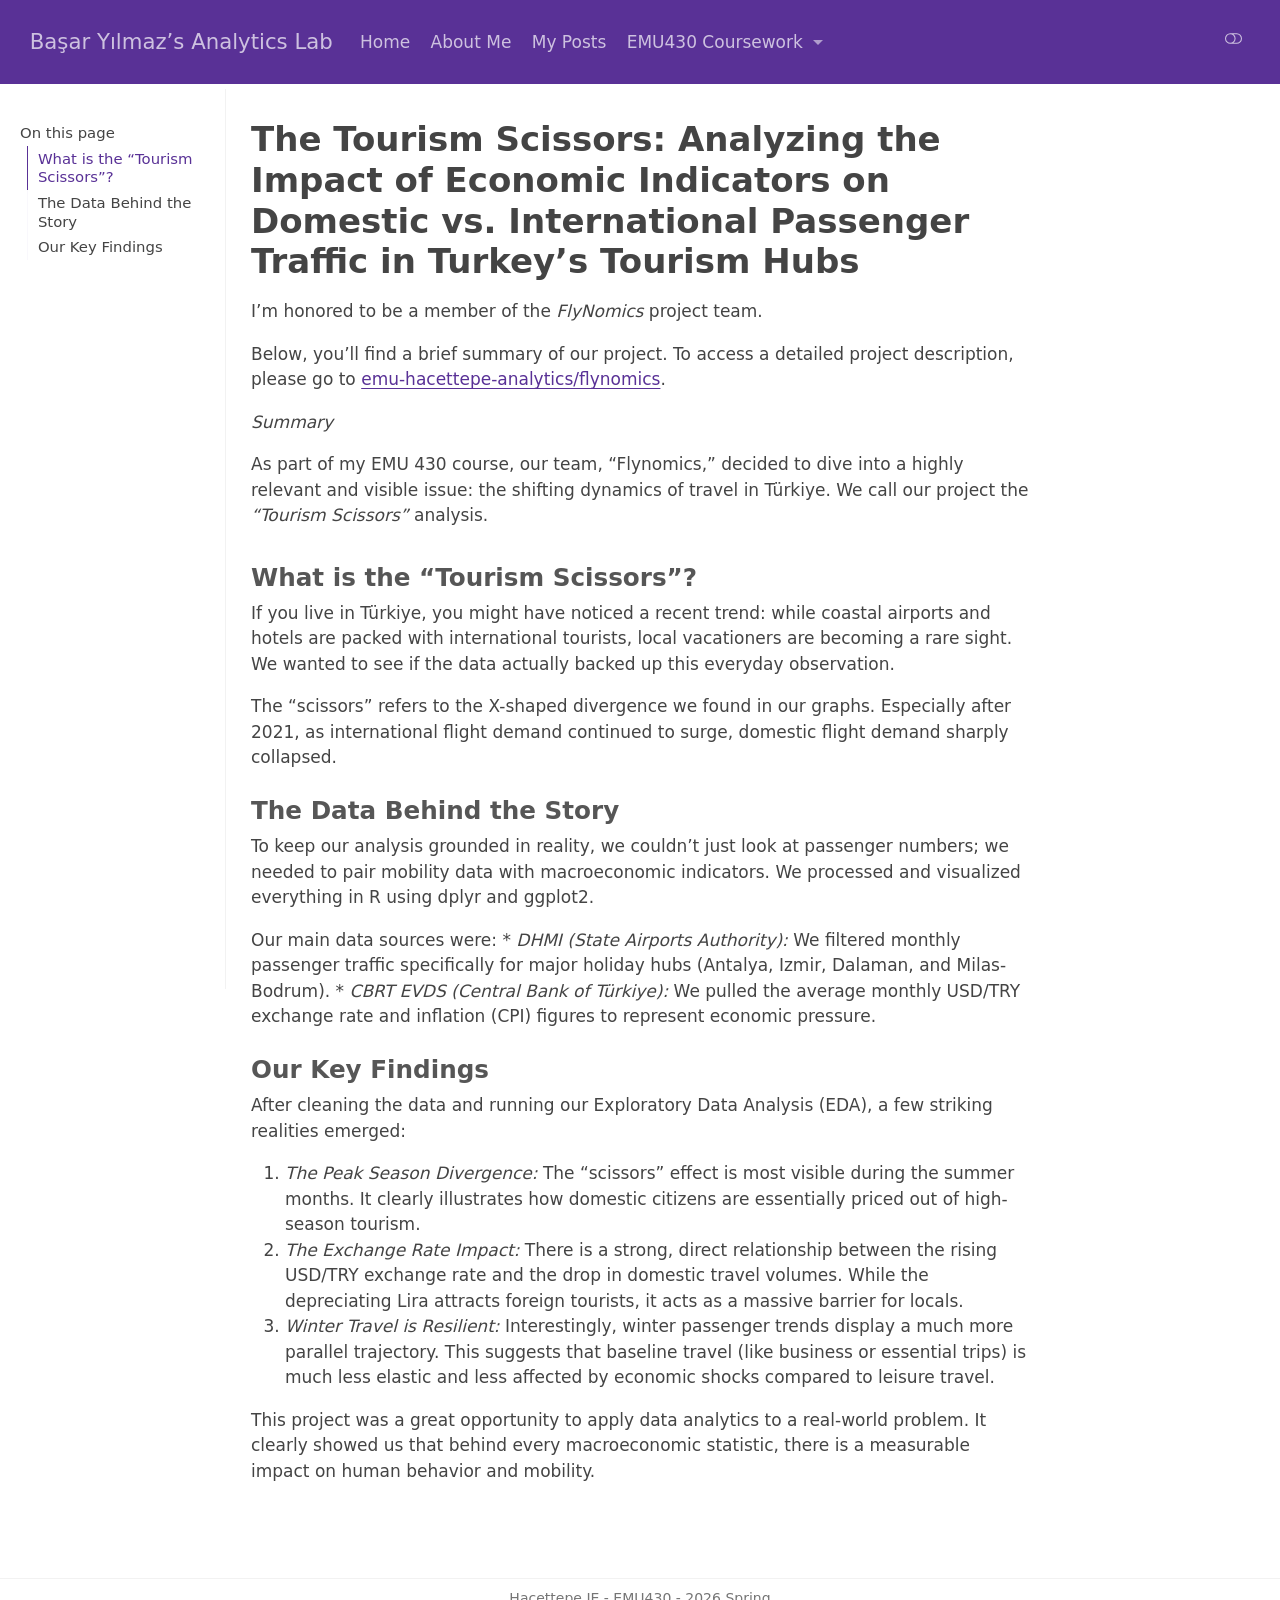
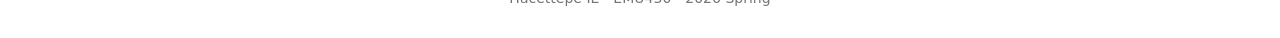
==== commit 8208983b: "Project" ====
--- a/docs/project.html
+++ b/docs/project.html
@@ -7,7 +7,7 @@
 <meta name="viewport" content="width=device-width, initial-scale=1.0, user-scalable=yes">
 
 
-<title>Our Course Project – [Student/Group Full Name]’s Analytics Lab</title>
+<title>The Tourism Scissors: Analyzing the Impact of Economic Indicators on Domestic vs.&nbsp;International Passenger Traffic in Turkey’s Tourism Hubs – Başar Yılmaz's Analytics Lab</title>
 <style>
 /* Default styles provided by pandoc.
 ** See https://pandoc.org/MANUAL.html#variables-for-html for config info.
@@ -249,7 +249,7 @@
       <div class="navbar-container container-fluid">
       <div class="navbar-brand-container mx-auto">
     <a class="navbar-brand" href="./index.html">
-    <span class="navbar-title">[Student/Group Full Name]’s Analytics Lab</span>
+    <span class="navbar-title">Başar Yılmaz’s Analytics Lab</span>
     </a>
   </div>
             <div id="quarto-search" class="" title="Search"></div>
@@ -300,7 +300,15 @@
 <div id="quarto-content" class="quarto-container page-columns page-rows-contents page-layout-article page-navbar">
 <!-- sidebar -->
   <nav id="quarto-sidebar" class="sidebar collapse collapse-horizontal quarto-sidebar-collapse-item sidebar-navigation docked overflow-auto">
-    
+    <nav id="TOC" role="doc-toc" class="toc-active">
+    <h2 id="toc-title">On this page</h2>
+   
+  <ul>
+  <li><a href="#what-is-the-tourism-scissors" id="toc-what-is-the-tourism-scissors" class="nav-link active" data-scroll-target="#what-is-the-tourism-scissors">What is the “Tourism Scissors”?</a></li>
+  <li><a href="#the-data-behind-the-story" id="toc-the-data-behind-the-story" class="nav-link" data-scroll-target="#the-data-behind-the-story">The Data Behind the Story</a></li>
+  <li><a href="#our-key-findings" id="toc-our-key-findings" class="nav-link" data-scroll-target="#our-key-findings">Our Key Findings</a></li>
+  </ul>
+</nav>
 </nav>
 <div id="quarto-sidebar-glass" class="quarto-sidebar-collapse-item" data-bs-toggle="collapse" data-bs-target=".quarto-sidebar-collapse-item"></div>
 <!-- margin-sidebar -->
@@ -312,7 +320,7 @@
 
 <header id="title-block-header" class="quarto-title-block default">
 <div class="quarto-title">
-<h1 class="title">Our Course Project</h1>
+<h1 class="title">The Tourism Scissors: Analyzing the Impact of Economic Indicators on Domestic vs.&nbsp;International Passenger Traffic in Turkey’s Tourism Hubs</h1>
 </div>
 
 
@@ -329,12 +337,32 @@
 </header>
 
 
-<p>I’m honored to be a member of the [group name] project team.</p>
-<p>Below, you’ll find a brief summary of our project. To access a detailed project description, please go to <a href="#0" class="uri">https://[your-project-url]</a>.</p>
-<p><strong>Summary</strong></p>
-<p>[provide a biref summary of your project]</p>
-
-
+<p>I’m honored to be a member of the <em>FlyNomics</em> project team.</p>
+<p>Below, you’ll find a brief summary of our project. To access a detailed project description, please go to <a href="https://github.com/emu-hacettepe-analytics/emu430-fall2024-team-flynomics/">emu-hacettepe-analytics/flynomics</a>.</p>
+<p><em>Summary</em></p>
+<p>As part of my EMU 430 course, our team, “Flynomics,” decided to dive into a highly relevant and visible issue: the shifting dynamics of travel in Türkiye. We call our project the <em>“Tourism Scissors”</em> analysis.</p>
+<section id="what-is-the-tourism-scissors" class="level3">
+<h3 class="anchored" data-anchor-id="what-is-the-tourism-scissors">What is the “Tourism Scissors”?</h3>
+<p>If you live in Türkiye, you might have noticed a recent trend: while coastal airports and hotels are packed with international tourists, local vacationers are becoming a rare sight. We wanted to see if the data actually backed up this everyday observation.</p>
+<p>The “scissors” refers to the X-shaped divergence we found in our graphs. Especially after 2021, as international flight demand continued to surge, domestic flight demand sharply collapsed.</p>
+</section>
+<section id="the-data-behind-the-story" class="level3">
+<h3 class="anchored" data-anchor-id="the-data-behind-the-story">The Data Behind the Story</h3>
+<p>To keep our analysis grounded in reality, we couldn’t just look at passenger numbers; we needed to pair mobility data with macroeconomic indicators. We processed and visualized everything in R using dplyr and ggplot2.</p>
+<p>Our main data sources were: * <em>DHMI (State Airports Authority):</em> We filtered monthly passenger traffic specifically for major holiday hubs (Antalya, Izmir, Dalaman, and Milas-Bodrum). * <em>CBRT EVDS (Central Bank of Türkiye):</em> We pulled the average monthly USD/TRY exchange rate and inflation (CPI) figures to represent economic pressure.</p>
+</section>
+<section id="our-key-findings" class="level3">
+<h3 class="anchored" data-anchor-id="our-key-findings">Our Key Findings</h3>
+<p>After cleaning the data and running our Exploratory Data Analysis (EDA), a few striking realities emerged:</p>
+<ol type="1">
+<li><em>The Peak Season Divergence:</em> The “scissors” effect is most visible during the summer months. It clearly illustrates how domestic citizens are essentially priced out of high-season tourism.</li>
+<li><em>The Exchange Rate Impact:</em> There is a strong, direct relationship between the rising USD/TRY exchange rate and the drop in domestic travel volumes. While the depreciating Lira attracts foreign tourists, it acts as a massive barrier for locals.</li>
+<li><em>Winter Travel is Resilient:</em> Interestingly, winter passenger trends display a much more parallel trajectory. This suggests that baseline travel (like business or essential trips) is much less elastic and less affected by economic shocks compared to leisure travel.</li>
+</ol>
+<p>This project was a great opportunity to apply data analytics to a real-world problem. It clearly showed us that behind every macroeconomic statistic, there is a measurable impact on human behavior and mobility.</p>
+
+
+</section>
 
 <a onclick="window.scrollTo(0, 0); return false;" role="button" id="quarto-back-to-top"><i class="bi bi-arrow-up"></i> Back to top</a></main> <!-- /main -->
 <script id="quarto-html-after-body" type="application/javascript">
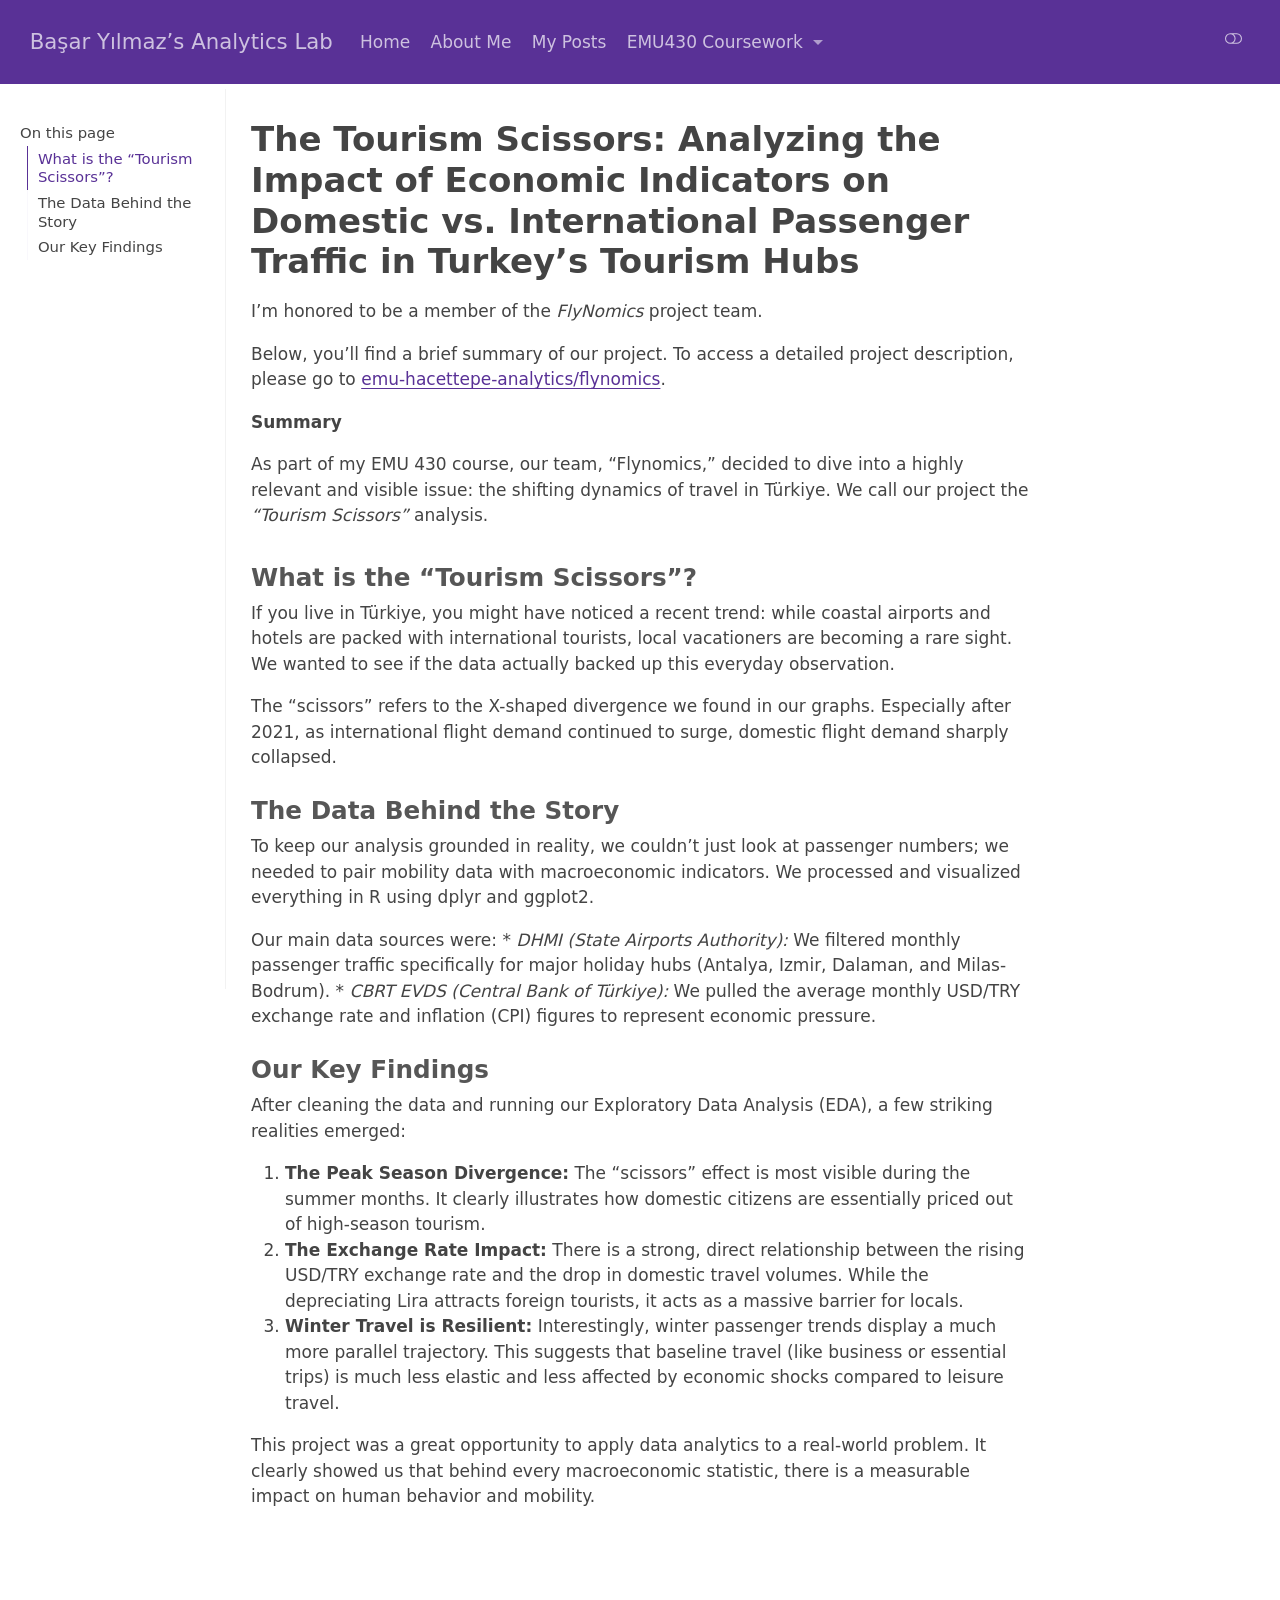
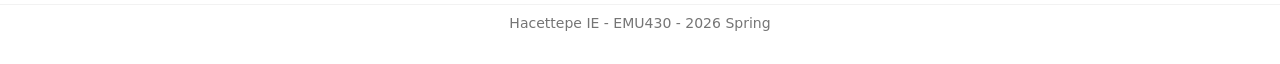
==== commit dd49cece: "A" ====
--- a/docs/project.html
+++ b/docs/project.html
@@ -339,7 +339,7 @@
 
 <p>I’m honored to be a member of the <em>FlyNomics</em> project team.</p>
 <p>Below, you’ll find a brief summary of our project. To access a detailed project description, please go to <a href="https://github.com/emu-hacettepe-analytics/emu430-fall2024-team-flynomics/">emu-hacettepe-analytics/flynomics</a>.</p>
-<p><em>Summary</em></p>
+<p><strong>Summary</strong></p>
 <p>As part of my EMU 430 course, our team, “Flynomics,” decided to dive into a highly relevant and visible issue: the shifting dynamics of travel in Türkiye. We call our project the <em>“Tourism Scissors”</em> analysis.</p>
 <section id="what-is-the-tourism-scissors" class="level3">
 <h3 class="anchored" data-anchor-id="what-is-the-tourism-scissors">What is the “Tourism Scissors”?</h3>
@@ -355,9 +355,9 @@
 <h3 class="anchored" data-anchor-id="our-key-findings">Our Key Findings</h3>
 <p>After cleaning the data and running our Exploratory Data Analysis (EDA), a few striking realities emerged:</p>
 <ol type="1">
-<li><em>The Peak Season Divergence:</em> The “scissors” effect is most visible during the summer months. It clearly illustrates how domestic citizens are essentially priced out of high-season tourism.</li>
-<li><em>The Exchange Rate Impact:</em> There is a strong, direct relationship between the rising USD/TRY exchange rate and the drop in domestic travel volumes. While the depreciating Lira attracts foreign tourists, it acts as a massive barrier for locals.</li>
-<li><em>Winter Travel is Resilient:</em> Interestingly, winter passenger trends display a much more parallel trajectory. This suggests that baseline travel (like business or essential trips) is much less elastic and less affected by economic shocks compared to leisure travel.</li>
+<li><strong>The Peak Season Divergence:</strong> The “scissors” effect is most visible during the summer months. It clearly illustrates how domestic citizens are essentially priced out of high-season tourism.</li>
+<li><strong>The Exchange Rate Impact:</strong> There is a strong, direct relationship between the rising USD/TRY exchange rate and the drop in domestic travel volumes. While the depreciating Lira attracts foreign tourists, it acts as a massive barrier for locals.</li>
+<li><strong>Winter Travel is Resilient:</strong> Interestingly, winter passenger trends display a much more parallel trajectory. This suggests that baseline travel (like business or essential trips) is much less elastic and less affected by economic shocks compared to leisure travel.</li>
 </ol>
 <p>This project was a great opportunity to apply data analytics to a real-world problem. It clearly showed us that behind every macroeconomic statistic, there is a measurable impact on human behavior and mobility.</p>
 
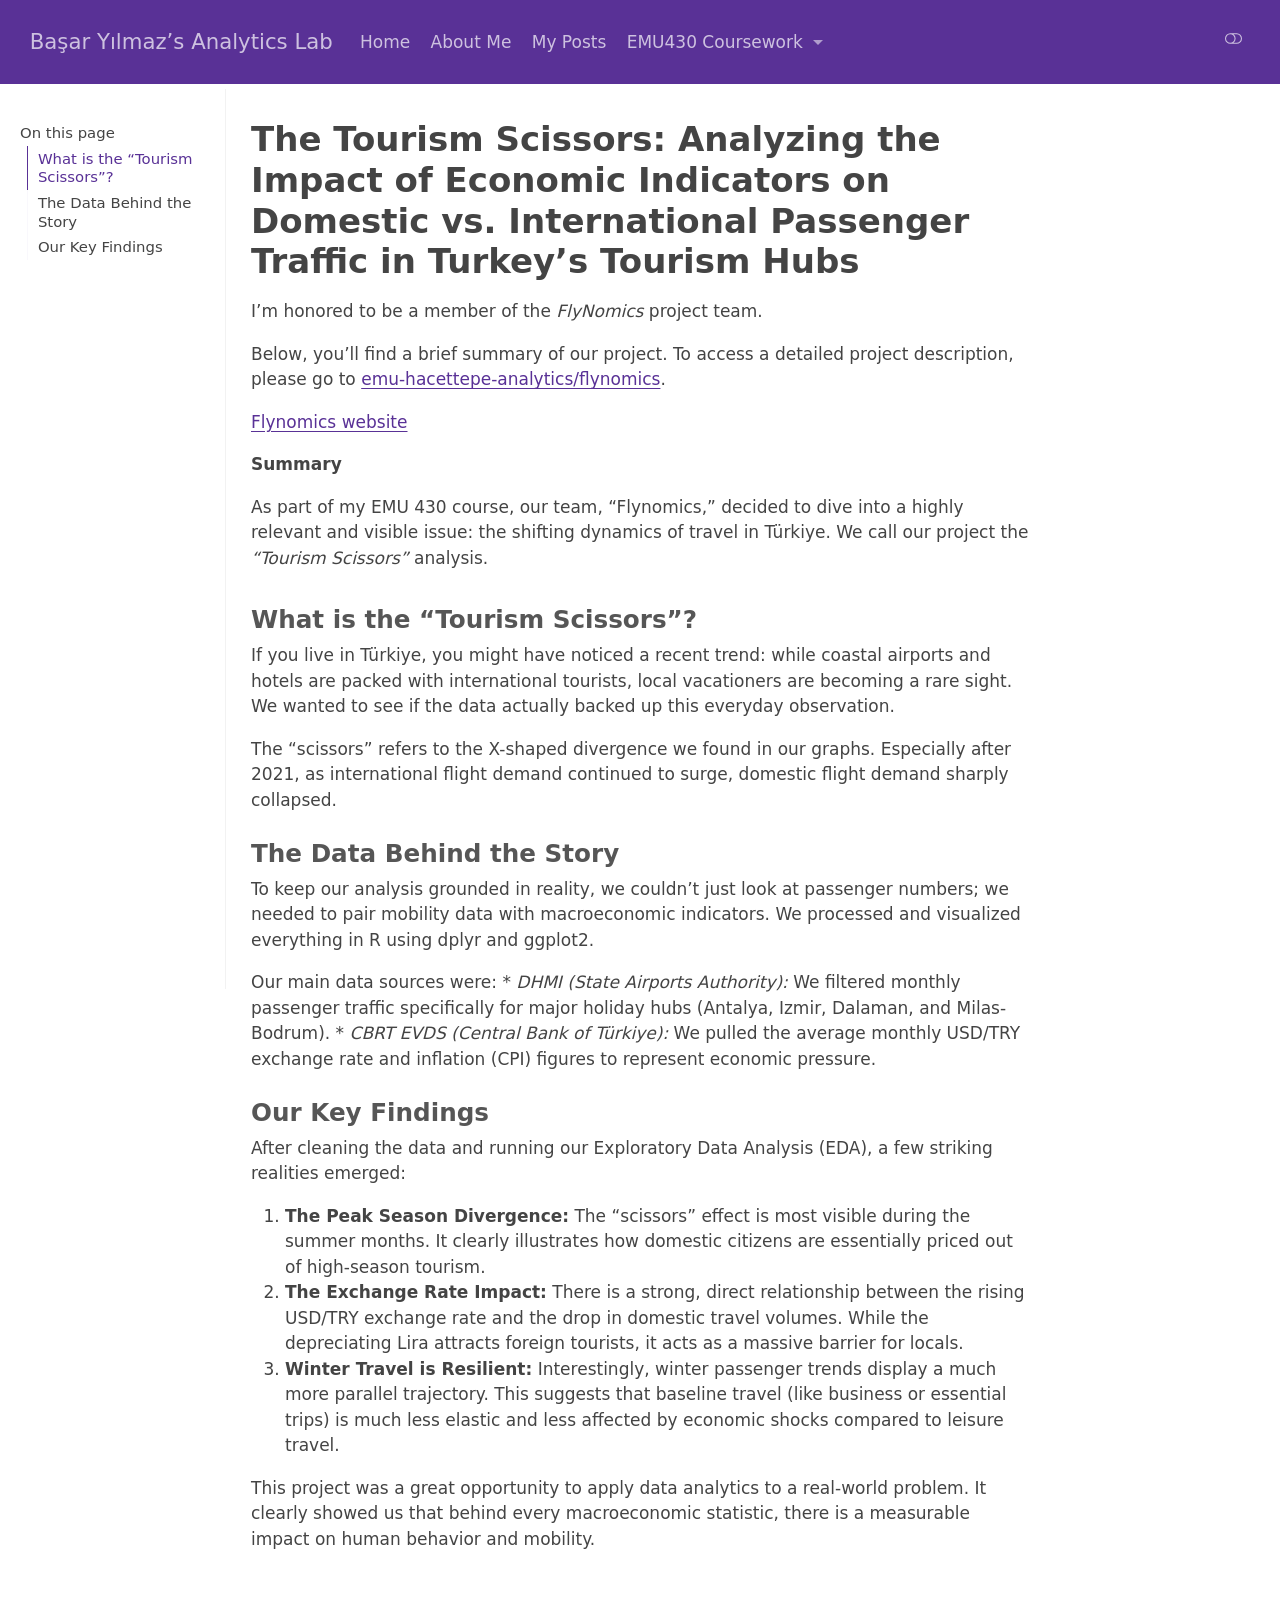
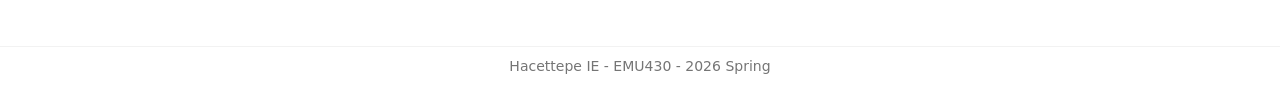
==== commit 67bd1f3f: "Son" ====
--- a/docs/project.html
+++ b/docs/project.html
@@ -339,6 +339,7 @@
 
 <p>I’m honored to be a member of the <em>FlyNomics</em> project team.</p>
 <p>Below, you’ll find a brief summary of our project. To access a detailed project description, please go to <a href="https://github.com/emu-hacettepe-analytics/emu430-fall2024-team-flynomics/">emu-hacettepe-analytics/flynomics</a>.</p>
+<p><a href="https://emu-hacettepe-analytics.github.io/emu430-fall2024-team-flynomics/">Flynomics website</a></p>
 <p><strong>Summary</strong></p>
 <p>As part of my EMU 430 course, our team, “Flynomics,” decided to dive into a highly relevant and visible issue: the shifting dynamics of travel in Türkiye. We call our project the <em>“Tourism Scissors”</em> analysis.</p>
 <section id="what-is-the-tourism-scissors" class="level3">
